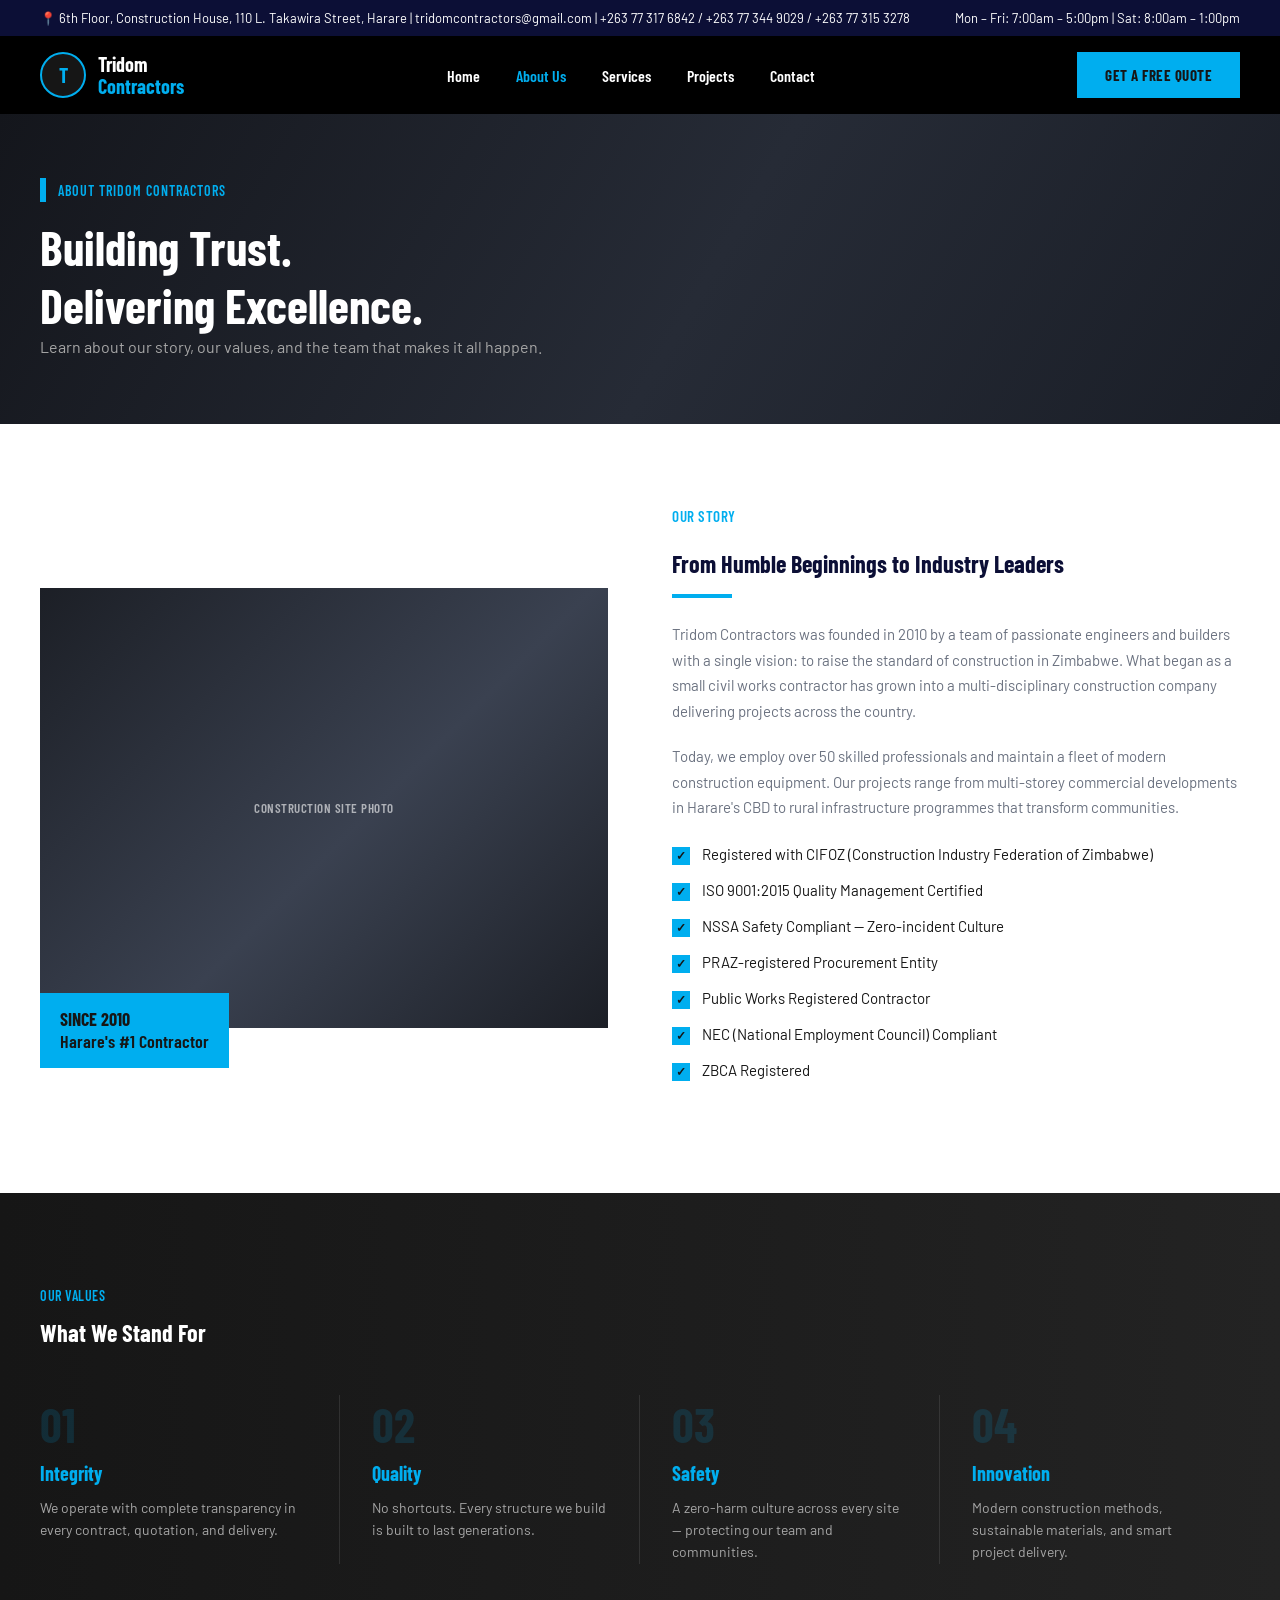
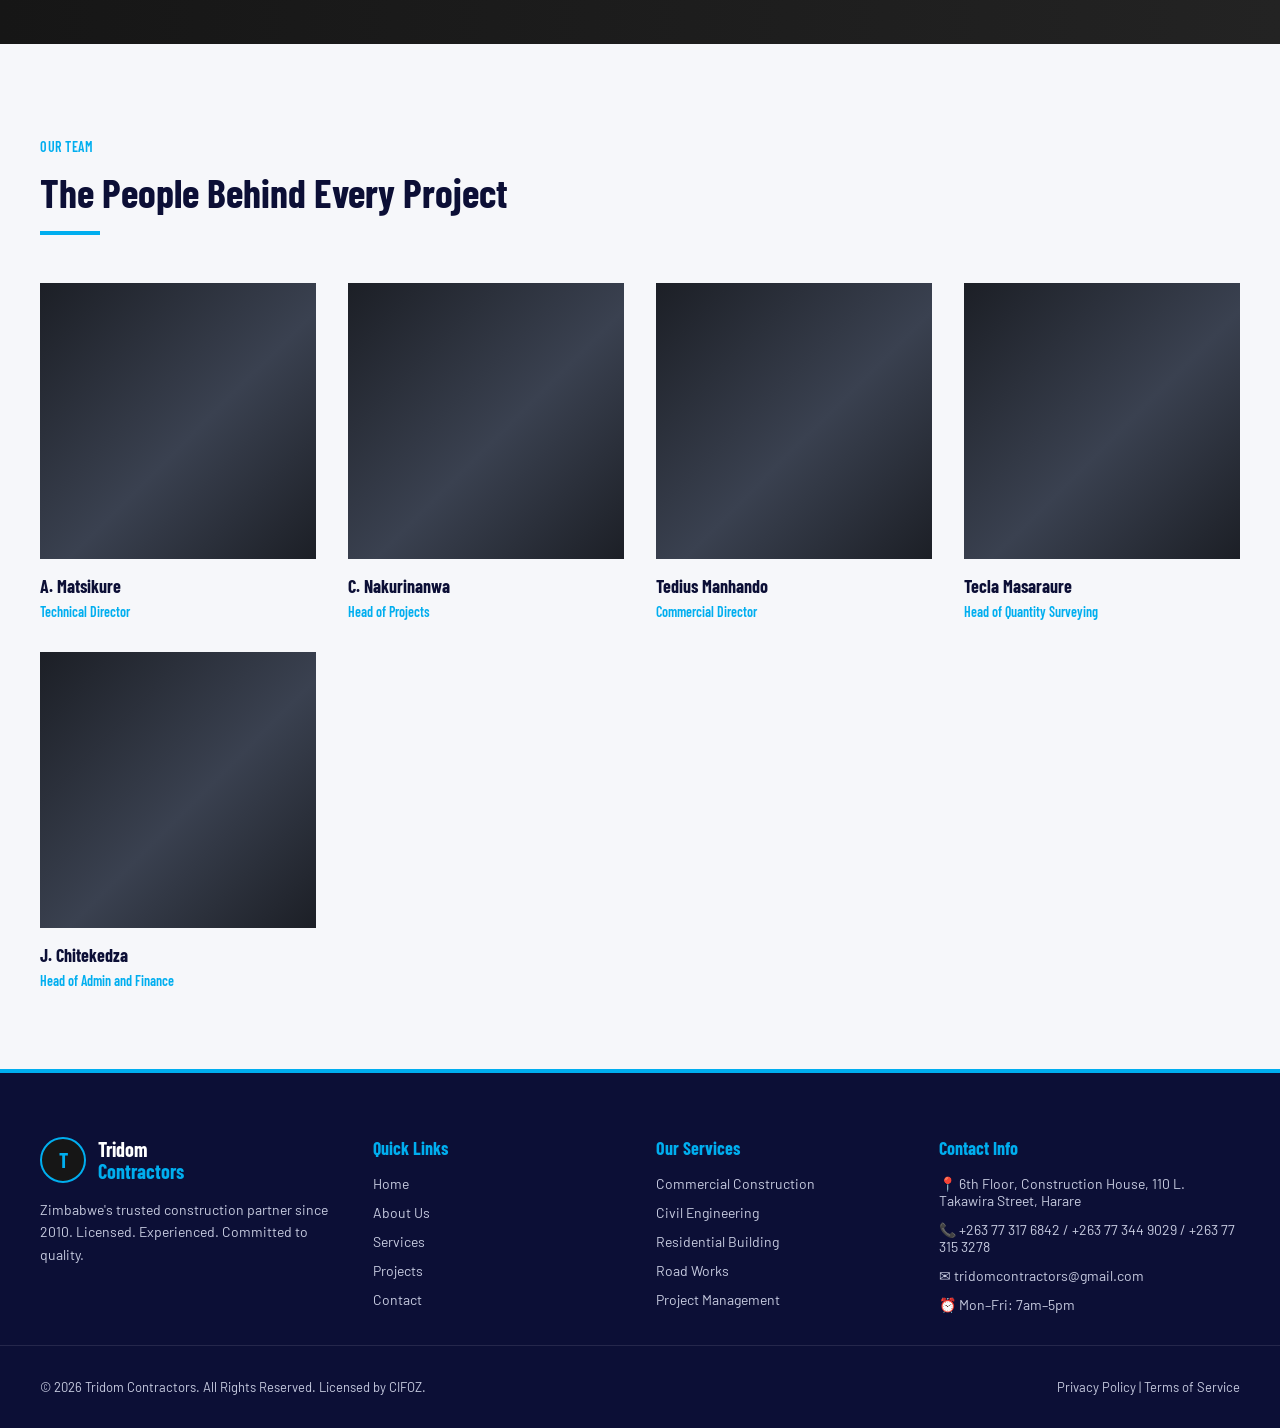
==== about.html @ b8be1715 "Initial upload" ====
<!DOCTYPE html>
<html lang="en">
<head>
<meta charset="UTF-8">
<meta name="viewport" content="width=device-width, initial-scale=1.0">
<title>About Us — Tridom Contractors | Construction &amp; Civil Engineering, Zimbabwe</title>
<meta name="description" content="Learn the story behind Tridom Contractors — Zimbabwe's most trusted construction partner since 2010. Discover our values, our licenses, and the team leading every project.">
<link rel="preconnect" href="https://fonts.googleapis.com">
<link rel="preconnect" href="https://fonts.gstatic.com" crossorigin>
<link href="https://fonts.googleapis.com/css2?family=Barlow+Condensed:wght@600;700&family=Barlow:wght@400;500;600&display=swap" rel="stylesheet">
<link rel="stylesheet" href="assets/css/styles.css">
</head>
<body>

<header class="site-header">
  <div class="top-bar">
    <span>📍 6th Floor, Construction House, 110 L. Takawira Street, Harare | <a href="mailto:tridomcontractors@gmail.com">tridomcontractors@gmail.com</a> | <a href="tel:+263773176842">+263 77 317 6842</a> / +263 77 344 9029 / +263 77 315 3278</span>
    <span>Mon – Fri: 7:00am – 5:00pm | Sat: 8:00am – 1:00pm</span>
  </div>
  <nav class="navbar">
    <a href="index.html" class="logo">
      <span class="logo-mark">T</span>
      <span class="logo-text">Tridom<span>Contractors</span></span>
    </a>
    <button class="nav-toggle" aria-label="Toggle menu"><span></span><span></span><span></span></button>
    <ul class="nav-links">
      <li><a href="index.html">Home</a></li>
      <li><a href="about.html" class="active">About Us</a></li>
      <li><a href="services.html">Services</a></li>
      <li><a href="projects.html">Projects</a></li>
      <li><a href="contact.html">Contact</a></li>
    </ul>
    <a href="contact.html" class="btn btn-primary" style="flex-shrink:0;">Get a Free Quote</a>
  </nav>
</header>

<main>

  <section class="page-hero">
    <div class="page-hero-inner">
      <div class="eyebrow-block">
        <span class="bar"></span>
        <span>About Tridom Contractors</span>
      </div>
      <h1>Building Trust.<br>Delivering Excellence.</h1>
      <p class="lead">Learn about our story, our values, and the team that makes it all happen.</p>
    </div>
  </section>

  <section id="story">
    <div class="section-inner about-grid">
      <div class="about-media">
        <div class="placeholder-media" style="min-height:440px;">Construction Site Photo</div>
        <div class="badge-years">SINCE 2010<br><span style="font-weight:600;">Harare's #1 Contractor</span></div>
      </div>
      <div class="about-copy">
        <p class="eyebrow">Our Story</p>
        <h2>From Humble Beginnings to Industry Leaders</h2>
        <hr class="eyebrow-line">
        <p style="margin-top:24px;">Tridom Contractors was founded in 2010 by a team of passionate engineers and builders with a single vision: to raise the standard of construction in Zimbabwe. What began as a small civil works contractor has grown into a multi-disciplinary construction company delivering projects across the country.</p>
        <p>Today, we employ over 50 skilled professionals and maintain a fleet of modern construction equipment. Our projects range from multi-storey commercial developments in Harare's CBD to rural infrastructure programmes that transform communities.</p>
        <ul class="check-list">
          <li><span class="check">✓</span><span>Registered with CIFOZ (Construction Industry Federation of Zimbabwe)</span></li>
          <li><span class="check">✓</span><span>ISO 9001:2015 Quality Management Certified</span></li>
          <li><span class="check">✓</span><span>NSSA Safety Compliant — Zero-incident Culture</span></li>
          <li><span class="check">✓</span><span>PRAZ-registered Procurement Entity</span></li>
          <li><span class="check">✓</span><span>Public Works Registered Contractor</span></li>
          <li><span class="check">✓</span><span>NEC (National Employment Council) Compliant</span></li>
          <li><span class="check">✓</span><span>ZBCA Registered</span></li>
        </ul>
      </div>
    </div>
  </section>

  <section class="section-dark">
    <div class="section-inner">
      <p class="eyebrow">Our Values</p>
      <h2>What We Stand For</h2>
      <div class="why-grid">
        <div class="why-item">
          <span class="num">01</span>
          <h3>Integrity</h3>
          <p>We operate with complete transparency in every contract, quotation, and delivery.</p>
        </div>
        <div class="why-item">
          <span class="num">02</span>
          <h3>Quality</h3>
          <p>No shortcuts. Every structure we build is built to last generations.</p>
        </div>
        <div class="why-item">
          <span class="num">03</span>
          <h3>Safety</h3>
          <p>A zero-harm culture across every site — protecting our team and communities.</p>
        </div>
        <div class="why-item">
          <span class="num">04</span>
          <h3>Innovation</h3>
          <p>Modern construction methods, sustainable materials, and smart project delivery.</p>
        </div>
      </div>
    </div>
  </section>

  <section class="section-offwhite" id="team">
    <div class="section-inner">
      <div class="section-head">
        <p class="eyebrow">Our Team</p>
        <h2>The People Behind Every Project</h2>
        <hr class="eyebrow-line">
      </div>
      <div class="team-grid">
        <div class="team-card">
          <div class="photo"></div>
          <h3>A. Matsikure</h3>
          <span class="role">Technical Director</span>
        </div>
        <div class="team-card">
          <div class="photo"></div>
          <h3>C. Nakurinanwa</h3>
          <span class="role">Head of Projects</span>
        </div>
        <div class="team-card">
          <div class="photo"></div>
          <h3>Tedius Manhando</h3>
          <span class="role">Commercial Director</span>
        </div>
        <div class="team-card">
          <div class="photo"></div>
          <h3>Tecla Masaraure</h3>
          <span class="role">Head of Quantity Surveying</span>
        </div>
        <div class="team-card">
          <div class="photo"></div>
          <h3>J. Chitekedza</h3>
          <span class="role">Head of Admin and Finance</span>
        </div>
      </div>
    </div>
  </section>

</main>

<footer class="site-footer">
  <div class="footer-grid">
    <div class="footer-col">
      <a href="index.html" class="logo" style="margin-bottom:16px;">
        <span class="logo-mark">T</span>
        <span class="logo-text">Tridom<span>Contractors</span></span>
      </a>
      <p>Zimbabwe's trusted construction partner since 2010. Licensed. Experienced. Committed to quality.</p>
    </div>
    <div class="footer-col">
      <h4>Quick Links</h4>
      <ul>
        <li><a href="index.html">Home</a></li>
        <li><a href="about.html">About Us</a></li>
        <li><a href="services.html">Services</a></li>
        <li><a href="projects.html">Projects</a></li>
        <li><a href="contact.html">Contact</a></li>
      </ul>
    </div>
    <div class="footer-col">
      <h4>Our Services</h4>
      <ul>
        <li>Commercial Construction</li>
        <li>Civil Engineering</li>
        <li>Residential Building</li>
        <li>Road Works</li>
        <li>Project Management</li>
      </ul>
    </div>
    <div class="footer-col">
      <h4>Contact Info</h4>
      <ul>
        <li>📍 6th Floor, Construction House, 110 L. Takawira Street, Harare</li>
        <li>📞 +263 77 317 6842 / +263 77 344 9029 / +263 77 315 3278</li>
        <li>✉ tridomcontractors@gmail.com</li>
        <li>⏰ Mon–Fri: 7am–5pm</li>
      </ul>
    </div>
  </div>
  <div class="footer-bottom">
    <p>© <span class="current-year">2026</span> Tridom Contractors. All Rights Reserved. Licensed by CIFOZ.</p>
    <p><a href="#">Privacy Policy</a> | <a href="#">Terms of Service</a></p>
  </div>
</footer>

<script src="assets/js/main.js"></script>

<style>
  /* Page-hero eyebrow block + lead text — not yet defined in shared styles.css
     (page-hero has only been used on this page so far). Mirrors the .hero
     eyebrow-block / lead pattern from the home page hero for visual consistency. */
  .page-hero .eyebrow-block {
    display: flex;
    align-items: center;
    gap: 12px;
    margin-bottom: 16px;
  }

  .page-hero .eyebrow-block .bar {
    width: 6px;
    height: 24px;
    background: var(--color-accent);
    flex-shrink: 0;
  }

  .page-hero .eyebrow-block span {
    font-family: var(--font-heading);
    font-weight: 600;
    font-size: 14px;
    letter-spacing: 1px;
    text-transform: uppercase;
    color: var(--color-accent);
  }

  .page-hero .lead {
    font-size: 16px;
    line-height: 1.6;
    max-width: 640px;
    color: var(--color-muted);
    margin: 0;
  }
</style>

</body>
</html>
---- assets/css/styles.css ----
/* ==========================================================================
   Tridom Contractors — shared styles
   Fonts: Barlow Condensed (headings/labels), Barlow (body)
   ========================================================================== */

:root {
  --color-accent: #00aeef;
  --color-accent-dim: rgba(0, 174, 239, 0.15);
  --color-ink: #161616;
  --color-heading: #0c0f36;
  --color-navy: #0c0f36;
  --color-dark: #1a1a2e;
  --color-body: #6b7280;
  --color-muted: #a6a6a6;
  --color-border: #e2e2e2;
  --color-white: #ffffff;
  --color-offwhite: #f6f7fa;

  --font-heading: 'Barlow Condensed', sans-serif;
  --font-body: 'Barlow', sans-serif;

  --max-width: 1280px;
  --radius-md: 4px;
}

* {
  box-sizing: border-box;
}

html {
  scroll-behavior: smooth;
}

body {
  margin: 0;
  font-family: var(--font-body);
  color: var(--color-body);
  background: var(--color-white);
  -webkit-font-smoothing: antialiased;
}

img {
  max-width: 100%;
  display: block;
}

a {
  color: inherit;
  text-decoration: none;
}

ul {
  margin: 0;
  padding: 0;
  list-style: none;
}

button {
  font-family: inherit;
  cursor: pointer;
}

h1, h2, h3, h4 {
  font-family: var(--font-heading);
  font-weight: 700;
  color: var(--color-heading);
  margin: 0;
  text-transform: none;
}

.wrap {
  max-width: var(--max-width);
  margin: 0 auto;
  padding: 0 40px;
}

.eyebrow {
  font-family: var(--font-heading);
  font-weight: 600;
  font-size: 14px;
  letter-spacing: 0.5px;
  text-transform: uppercase;
  color: var(--color-accent);
}

.eyebrow-line {
  width: 60px;
  height: 4px;
  background: var(--color-accent);
  border: none;
  margin: 16px 0 0;
}

/* ---- Buttons ---- */
.btn {
  display: inline-flex;
  align-items: center;
  justify-content: center;
  gap: 8px;
  padding: 14px 28px;
  font-family: var(--font-heading);
  font-weight: 700;
  font-size: 15px;
  letter-spacing: 0.5px;
  text-transform: uppercase;
  border: none;
  transition: background 0.2s ease, color 0.2s ease, border-color 0.2s ease, opacity 0.2s ease;
}

.btn-primary {
  background: var(--color-accent);
  color: var(--color-ink);
}

.btn-primary:hover {
  opacity: 0.88;
}

.btn-outline {
  border: 1.5px solid var(--color-white);
  color: var(--color-white);
  background: transparent;
}

.btn-outline:hover {
  background: var(--color-white);
  color: var(--color-ink);
}

.btn-outline-dark {
  border: 1.5px solid var(--color-ink);
  color: var(--color-ink);
  background: transparent;
}

.btn-outline-dark:hover {
  background: var(--color-ink);
  color: var(--color-white);
}

/* ==========================================================================
   Header
   ========================================================================== */
.top-bar {
  background: var(--color-navy);
  color: var(--color-white);
  font-size: 13px;
  padding: 10px 40px;
  display: flex;
  flex-wrap: wrap;
  gap: 8px 24px;
  align-items: center;
  justify-content: space-between;
}

.top-bar a {
  color: var(--color-white);
}

.site-header {
  position: sticky;
  top: 0;
  z-index: 100;
}

.navbar {
  background: #000000;
  display: flex;
  align-items: center;
  justify-content: space-between;
  padding: 16px 40px;
  gap: 24px;
}

.logo {
  display: flex;
  align-items: center;
  gap: 12px;
  flex-shrink: 0;
}

.logo .logo-mark {
  width: 46px;
  height: 46px;
  border-radius: 50%;
  border: 2px solid var(--color-accent);
  background: var(--color-ink);
  color: var(--color-accent);
  display: flex;
  align-items: center;
  justify-content: center;
  font-family: var(--font-heading);
  font-weight: 700;
  font-size: 20px;
}

.logo .logo-text {
  font-family: var(--font-heading);
  font-weight: 700;
  font-size: 20px;
  line-height: 1.1;
  color: var(--color-white);
}

.logo .logo-text span {
  display: block;
  color: var(--color-accent);
}

.nav-links {
  display: flex;
  gap: 36px;
  align-items: center;
}

.nav-links a {
  font-family: var(--font-heading);
  font-weight: 600;
  font-size: 16px;
  color: var(--color-white);
}

.nav-links a:hover,
.nav-links a.active {
  color: var(--color-accent);
}

.nav-toggle {
  display: none;
  background: none;
  border: none;
  width: 32px;
  height: 24px;
  position: relative;
  flex-shrink: 0;
}

.nav-toggle span {
  position: absolute;
  left: 0;
  right: 0;
  height: 2px;
  background: var(--color-white);
  transition: all 0.2s ease;
}

.nav-toggle span:nth-child(1) { top: 0; }
.nav-toggle span:nth-child(2) { top: 11px; }
.nav-toggle span:nth-child(3) { top: 22px; }

.nav-toggle.open span:nth-child(1) { transform: translateY(11px) rotate(45deg); }
.nav-toggle.open span:nth-child(2) { opacity: 0; }
.nav-toggle.open span:nth-child(3) { transform: translateY(-11px) rotate(-45deg); }

/* ==========================================================================
   Hero (home)
   ========================================================================== */
.hero {
  position: relative;
  min-height: 680px;
  display: flex;
  align-items: center;
  color: var(--color-white);
  background: linear-gradient(120deg, #14161c 0%, #262b36 55%, #1a1e27 100%);
  overflow: hidden;
}

.hero::before {
  content: "";
  position: absolute;
  inset: 0;
  background: linear-gradient(120deg, rgba(10,12,16,0.75), rgba(10,12,16,0.4));
}

.hero-inner {
  position: relative;
  max-width: var(--max-width);
  margin: 0 auto;
  padding: 80px 40px;
  width: 100%;
}

.hero .eyebrow-block {
  display: flex;
  align-items: center;
  gap: 12px;
  margin-bottom: 20px;
}

.hero .eyebrow-block .bar {
  width: 6px;
  height: 24px;
  background: var(--color-accent);
}

.hero .eyebrow-block span {
  font-family: var(--font-heading);
  font-weight: 600;
  font-size: 14px;
  letter-spacing: 1px;
  text-transform: uppercase;
}

.hero h1 {
  font-size: 68px;
  line-height: 1.05;
  color: var(--color-white);
  max-width: 780px;
  margin: 0 0 24px;
}

.hero p.lead {
  font-size: 18px;
  line-height: 1.6;
  max-width: 640px;
  margin: 0 0 32px;
}

.hero .btn-row {
  display: flex;
  gap: 16px;
  margin-bottom: 56px;
}

.hero-stats {
  display: flex;
  flex-wrap: wrap;
  gap: 40px;
}

.hero-stats .stat {
  padding-right: 40px;
  border-right: 1px solid rgba(255,255,255,0.15);
}

.hero-stats .stat:last-child {
  border-right: none;
}

.hero-stats .num {
  font-family: var(--font-heading);
  font-weight: 700;
  font-size: 40px;
  color: var(--color-accent);
  display: block;
  line-height: 1.1;
}

.hero-stats .label {
  font-size: 14px;
}

/* ---- Page hero (interior pages) ---- */
.page-hero {
  background: linear-gradient(120deg, #14161c 0%, #262b36 55%, #1a1e27 100%);
  color: var(--color-white);
  padding: 64px 40px;
}

.page-hero-inner {
  max-width: var(--max-width);
  margin: 0 auto;
}

.page-hero h1 {
  color: var(--color-white);
  font-size: 48px;
  margin: 12px 0 0;
}

.breadcrumb {
  font-size: 14px;
  color: var(--color-muted);
}

.breadcrumb a {
  color: var(--color-accent);
}

/* ---- Marquee strip ---- */
.marquee-strip {
  background: var(--color-accent);
  color: var(--color-ink);
  overflow: hidden;
  white-space: nowrap;
  padding: 14px 0;
}

.marquee-strip .track {
  display: inline-block;
  font-family: var(--font-heading);
  font-weight: 700;
  font-size: 14px;
  letter-spacing: 0.5px;
  animation: marquee 22s linear infinite;
}

.marquee-strip .track span {
  margin-right: 48px;
}

@keyframes marquee {
  from { transform: translateX(0); }
  to { transform: translateX(-50%); }
}

/* ==========================================================================
   Sections
   ========================================================================== */
section {
  padding: 80px 0;
}

.section-inner {
  max-width: var(--max-width);
  margin: 0 auto;
  padding: 0 40px;
}

.section-head h2 {
  font-size: 40px;
  margin: 10px 0 0;
  line-height: 1.15;
}

.section-head p.lead {
  font-size: 16px;
  line-height: 1.6;
  max-width: 640px;
  margin-top: 16px;
}

/* dark section variant */
.section-dark {
  background: linear-gradient(90deg, var(--color-ink), #232323);
  color: var(--color-white);
}

.section-dark h2 {
  color: var(--color-white);
}

.section-navy {
  background: var(--color-navy);
  color: var(--color-white);
}

.section-navy h2 {
  color: var(--color-white);
}

.section-offwhite {
  background: var(--color-offwhite);
}

/* ---- About section ---- */
.about-grid {
  display: grid;
  grid-template-columns: 1fr 1fr;
  gap: 64px;
  align-items: center;
}

.about-media {
  position: relative;
}

.badge-years {
  position: absolute;
  left: 0;
  bottom: -40px;
  background: var(--color-accent);
  color: var(--color-ink);
  padding: 16px 20px;
  font-family: var(--font-heading);
  font-weight: 700;
  font-size: 18px;
  line-height: 1.2;
  max-width: 200px;
}

.about-copy p {
  font-size: 15px;
  line-height: 1.7;
  margin: 0 0 20px;
}

.check-list {
  display: flex;
  flex-direction: column;
  gap: 16px;
  margin: 24px 0 32px;
}

.check-list li {
  display: flex;
  gap: 12px;
  align-items: flex-start;
  font-size: 15px;
  color: var(--color-ink);
}

.check-list .check {
  flex-shrink: 0;
  width: 18px;
  height: 18px;
  background: var(--color-accent);
  color: var(--color-ink);
  display: flex;
  align-items: center;
  justify-content: center;
  font-size: 12px;
  font-weight: 700;
  margin-top: 2px;
}

/* ---- Services grid ---- */
.services-grid {
  display: grid;
  grid-template-columns: repeat(3, 1fr);
  gap: 40px 64px;
  margin-top: 48px;
}

.service-card {
  position: relative;
  padding-left: 24px;
  border-left: 6px solid var(--color-accent);
}

.service-card .icon {
  font-size: 36px;
  display: block;
  margin-bottom: 16px;
}

.service-card h3 {
  font-size: 22px;
  margin-bottom: 12px;
}

.service-card p {
  font-size: 15px;
  line-height: 1.6;
  margin: 0;
}

/* ---- Why choose us ---- */
.why-grid {
  display: grid;
  grid-template-columns: repeat(4, 1fr);
  gap: 0;
  margin-top: 48px;
}

.why-item {
  padding: 0 32px;
  border-right: 1px solid rgba(255,255,255,0.1);
}

.why-item:last-child {
  border-right: none;
}

.why-item:first-child {
  padding-left: 0;
}

.why-item .num {
  font-family: var(--font-heading);
  font-weight: 700;
  font-size: 48px;
  color: var(--color-accent-dim);
  display: block;
}

.why-item h3 {
  color: var(--color-accent);
  font-size: 20px;
  margin: 8px 0 12px;
}

.why-item p {
  color: var(--color-muted);
  font-size: 14px;
  line-height: 1.6;
  margin: 0;
}

/* ---- Gated request-access block ---- */
.request-access {
  background: var(--color-dark);
  color: var(--color-white);
  text-align: center;
  padding: 96px 40px;
  position: relative;
  overflow: hidden;
}

.request-access h2 {
  color: var(--color-white);
  font-size: 48px;
  text-transform: uppercase;
  margin: 20px 0 20px;
}

.request-access p {
  max-width: 640px;
  margin: 0 auto 32px;
  color: #d1d6e0;
  font-size: 17px;
  line-height: 1.6;
}

.request-access .eyebrow-line {
  margin: 0 auto;
}

/* ---- Portfolio header (projects section on home / projects page) ---- */
.portfolio-header {
  display: flex;
  justify-content: space-between;
  align-items: flex-end;
  gap: 24px;
  flex-wrap: wrap;
}

.portfolio-header .subtitle {
  font-size: 15px;
  color: var(--color-body);
  margin-top: 10px;
}

.btn-lock {
  display: inline-flex;
  align-items: center;
  gap: 8px;
  background: var(--color-ink);
  color: var(--color-white);
  padding: 12px 20px;
  font-family: var(--font-heading);
  font-weight: 700;
  font-size: 14px;
  text-transform: uppercase;
  white-space: nowrap;
}

/* ---- Stats strip ---- */
.stats-strip {
  background: var(--color-ink);
  color: var(--color-white);
  padding: 48px 0;
}

.stats-row {
  display: flex;
  flex-wrap: wrap;
  gap: 40px;
}

.stats-row .stat {
  padding-right: 40px;
  border-right: 1px solid rgba(255,255,255,0.15);
}

.stats-row .stat:last-child {
  border-right: none;
}

.stats-row .num {
  font-family: var(--font-heading);
  font-weight: 700;
  font-size: 40px;
  color: var(--color-accent);
  display: block;
}

.stats-row .label {
  font-size: 14px;
  color: var(--color-muted);
}

/* ---- Testimonials ---- */
.testimonials-grid {
  display: grid;
  grid-template-columns: repeat(3, 1fr);
  gap: 32px;
  margin-top: 48px;
}

.testimonial-card {
  background: var(--color-white);
  padding: 24px;
  position: relative;
  box-shadow: 0 2px 16px rgba(0,0,0,0.06);
}

.testimonial-card::before {
  content: "";
  position: absolute;
  top: 0;
  left: 0;
  right: 0;
  height: 4px;
  background: var(--color-accent);
}

.testimonial-card p.quote {
  font-size: 15px;
  line-height: 1.6;
  color: var(--color-ink);
  margin: 0 0 20px;
}

.testimonial-card .person {
  display: flex;
  align-items: center;
  gap: 14px;
  padding-top: 16px;
  border-top: 1px solid var(--color-border);
}

.testimonial-card .avatar {
  width: 44px;
  height: 44px;
  border-radius: 50%;
  background: var(--color-accent-dim);
  color: var(--color-accent);
  display: flex;
  align-items: center;
  justify-content: center;
  font-family: var(--font-heading);
  font-weight: 700;
  flex-shrink: 0;
}

.testimonial-card .person strong {
  display: block;
  font-size: 15px;
  color: var(--color-ink);
}

.testimonial-card .person span {
  font-size: 13px;
  color: var(--color-muted);
}

/* ---- CTA banner ---- */
.cta-banner {
  background: var(--color-accent);
  color: var(--color-ink);
}

.cta-banner .inner {
  display: flex;
  justify-content: space-between;
  align-items: center;
  gap: 24px;
  flex-wrap: wrap;
}

.cta-banner h2 {
  color: var(--color-ink);
  font-size: 32px;
  margin: 0 0 8px;
}

.cta-banner p {
  margin: 0;
  font-size: 15px;
}

/* ==========================================================================
   Footer
   ========================================================================== */
.site-footer {
  background: var(--color-navy);
  color: var(--color-white);
  border-top: 4px solid var(--color-accent);
}

.footer-grid {
  max-width: var(--max-width);
  margin: 0 auto;
  padding: 64px 40px 32px;
  display: grid;
  grid-template-columns: 1.2fr 1fr 1fr 1.2fr;
  gap: 32px;
}

.footer-col h4 {
  color: var(--color-accent);
  font-size: 18px;
  margin-bottom: 16px;
}

.footer-col p {
  font-size: 14px;
  line-height: 1.6;
  color: #c7cbe0;
}

.footer-col ul {
  display: flex;
  flex-direction: column;
  gap: 12px;
}

.footer-col a,
.footer-col li {
  font-size: 14px;
  color: #c7cbe0;
}

.footer-col a:hover {
  color: var(--color-accent);
}

.footer-bottom {
  border-top: 1px solid rgba(255,255,255,0.1);
  padding: 20px 40px;
  max-width: var(--max-width);
  margin: 0 auto;
  display: flex;
  justify-content: space-between;
  flex-wrap: wrap;
  gap: 12px;
  font-size: 13px;
  color: #c7cbe0;
}

.footer-bottom a {
  color: #c7cbe0;
}

/* ==========================================================================
   Generic inner-page components
   ========================================================================== */
.placeholder-media {
  min-height: 320px;
  background: linear-gradient(135deg, #1c1f26, #3a4150 55%, #1c1f26);
  display: flex;
  align-items: center;
  justify-content: center;
  color: rgba(255,255,255,0.6);
  font-family: var(--font-heading);
  font-weight: 600;
  font-size: 13px;
  letter-spacing: 0.5px;
  text-transform: uppercase;
}

.values-grid {
  display: grid;
  grid-template-columns: repeat(4, 1fr);
  gap: 32px;
  margin-top: 48px;
}

.value-card {
  text-align: center;
  padding: 32px 20px;
  background: var(--color-offwhite);
}

.value-card .icon {
  font-size: 36px;
  display: block;
  margin-bottom: 16px;
}

.value-card h3 {
  font-size: 18px;
  margin-bottom: 8px;
}

.value-card p {
  font-size: 14px;
  line-height: 1.5;
  margin: 0;
  color: var(--color-body);
}

.team-grid {
  display: grid;
  grid-template-columns: repeat(4, 1fr);
  gap: 32px;
  margin-top: 48px;
}

.team-card .photo {
  aspect-ratio: 1;
  background: linear-gradient(135deg, #1c1f26, #3a4150 55%, #1c1f26);
  margin-bottom: 16px;
}

.team-card h3 {
  font-size: 18px;
  margin-bottom: 4px;
}

.team-card .role {
  color: var(--color-accent);
  font-family: var(--font-heading);
  font-weight: 600;
  font-size: 14px;
}

.process-steps {
  display: grid;
  grid-template-columns: repeat(4, 1fr);
  gap: 32px;
  margin-top: 48px;
}

.process-step .num {
  font-family: var(--font-heading);
  font-weight: 700;
  font-size: 40px;
  color: var(--color-accent-dim);
  display: block;
}

.process-step h3 {
  font-size: 20px;
  margin: 8px 0 12px;
}

.process-step p {
  font-size: 14px;
  line-height: 1.6;
  margin: 0;
}

/* Services list page */
.service-detail {
  display: grid;
  grid-template-columns: 1fr 1fr;
  gap: 64px;
  align-items: center;
  padding: 56px 0;
  border-bottom: 1px solid var(--color-border);
}

.service-detail:last-child {
  border-bottom: none;
}

.service-detail.reverse .service-media {
  order: 2;
}

.service-detail h3 {
  font-size: 30px;
  margin: 12px 0 16px;
}

.service-detail p {
  font-size: 15px;
  line-height: 1.7;
  margin: 0 0 16px;
}

/* Project filter / grid */
.filter-row {
  display: flex;
  gap: 12px;
  flex-wrap: wrap;
  margin-top: 32px;
}

.filter-pill {
  border: 1.5px solid var(--color-border);
  padding: 8px 20px;
  font-family: var(--font-heading);
  font-weight: 600;
  font-size: 14px;
  color: var(--color-ink);
  background: var(--color-white);
}

.filter-pill.active {
  background: var(--color-accent);
  border-color: var(--color-accent);
  color: var(--color-ink);
}

/* Contact page */
.contact-grid {
  display: grid;
  grid-template-columns: 1fr 1fr;
  gap: 64px;
  align-items: flex-start;
}

.contact-info-item {
  display: flex;
  gap: 16px;
  margin-bottom: 28px;
}

.contact-info-item .icon {
  width: 44px;
  height: 44px;
  background: var(--color-accent-dim);
  color: var(--color-accent);
  display: flex;
  align-items: center;
  justify-content: center;
  font-size: 18px;
  flex-shrink: 0;
}

.contact-info-item h4 {
  font-size: 16px;
  margin-bottom: 4px;
}

.contact-info-item p,
.contact-info-item a {
  font-size: 15px;
  color: var(--color-body);
  margin: 0;
}

.contact-form {
  background: var(--color-offwhite);
  padding: 40px;
  display: flex;
  flex-direction: column;
  gap: 20px;
}

.form-row {
  display: grid;
  grid-template-columns: 1fr 1fr;
  gap: 20px;
}

.form-field {
  display: flex;
  flex-direction: column;
  gap: 8px;
}

.form-field label {
  font-family: var(--font-heading);
  font-weight: 600;
  font-size: 13px;
  letter-spacing: 0.3px;
  text-transform: uppercase;
  color: var(--color-ink);
}

.form-field input,
.form-field textarea,
.form-field select {
  border: 1px solid var(--color-border);
  padding: 12px 14px;
  font-family: var(--font-body);
  font-size: 15px;
  color: var(--color-ink);
  background: var(--color-white);
}

.form-field input:focus,
.form-field textarea:focus,
.form-field select:focus {
  outline: 2px solid var(--color-accent);
  outline-offset: 1px;
}

.form-success {
  display: none;
  background: var(--color-accent-dim);
  border: 1px solid var(--color-accent);
  padding: 16px;
  color: var(--color-ink);
  font-size: 14px;
}

.form-success.visible {
  display: block;
}

.map-section {
  background: var(--color-offwhite);
}

/* ==========================================================================
   Responsive
   ========================================================================== */
@media (max-width: 1024px) {
  .hero h1 {
    font-size: 52px;
  }

  .about-grid,
  .contact-grid {
    grid-template-columns: 1fr;
    gap: 40px;
  }

  .services-grid,
  .why-grid,
  .values-grid,
  .team-grid,
  .process-steps {
    grid-template-columns: repeat(2, 1fr);
    gap: 32px;
  }

  .why-item {
    border-right: none;
    padding: 0;
    border-bottom: 1px solid rgba(255,255,255,0.1);
    padding-bottom: 24px;
  }

  .testimonials-grid {
    grid-template-columns: 1fr;
  }

  .footer-grid {
    grid-template-columns: 1fr 1fr;
  }

  .service-detail {
    grid-template-columns: 1fr;
    gap: 32px;
  }

  .service-detail.reverse .service-media {
    order: 0;
  }
}

@media (max-width: 768px) {
  .top-bar {
    font-size: 11px;
    padding: 8px 20px;
    justify-content: center;
    text-align: center;
  }

  .navbar {
    padding: 12px 20px;
    flex-wrap: wrap;
    row-gap: 12px;
  }

  .navbar > a.btn {
    flex: 1 1 100%;
    text-align: center;
    order: 3;
  }

  .nav-links {
    position: fixed;
    top: 0;
    right: 0;
    bottom: 0;
    width: 280px;
    background: #000;
    flex-direction: column;
    align-items: flex-start;
    padding: 100px 32px 32px;
    gap: 28px;
    transform: translateX(100%);
    transition: transform 0.25s ease;
    z-index: 90;
  }

  .nav-links.open {
    transform: translateX(0);
  }

  .nav-toggle {
    display: block;
  }

  .hero-inner,
  .section-inner {
    padding-left: 20px;
    padding-right: 20px;
  }

  .hero {
    min-height: auto;
  }

  .hero-inner {
    padding: 56px 20px;
  }

  .hero h1 {
    font-size: 36px;
  }

  .page-hero h1 {
    font-size: 32px;
  }

  section {
    padding: 56px 0;
  }

  .section-head h2 {
    font-size: 28px;
  }

  .services-grid,
  .why-grid,
  .values-grid,
  .team-grid,
  .process-steps,
  .form-row {
    grid-template-columns: 1fr;
  }

  .footer-grid {
    grid-template-columns: 1fr;
    padding: 48px 20px 24px;
  }

  .cta-banner .inner {
    flex-direction: column;
    align-items: flex-start;
    text-align: left;
  }

  .request-access h2 {
    font-size: 32px;
  }

  .contact-form {
    padding: 24px;
  }
}
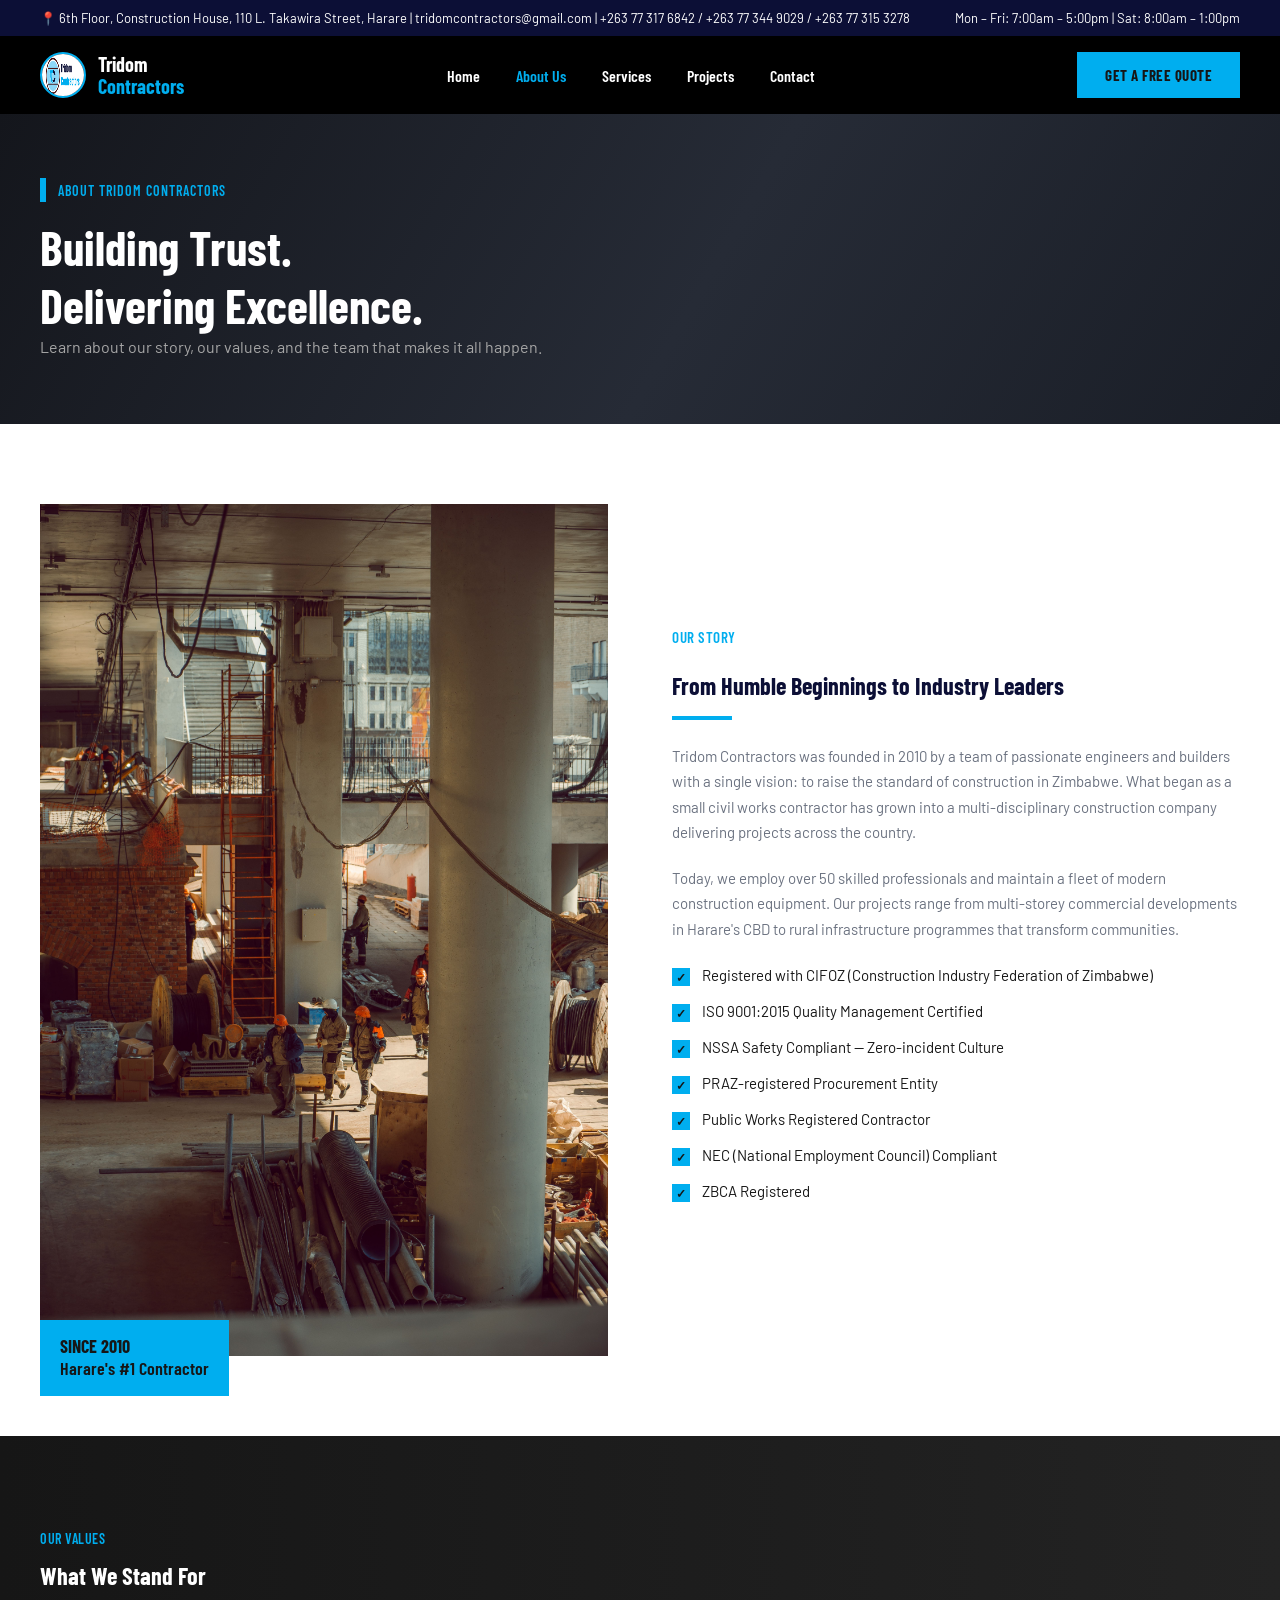
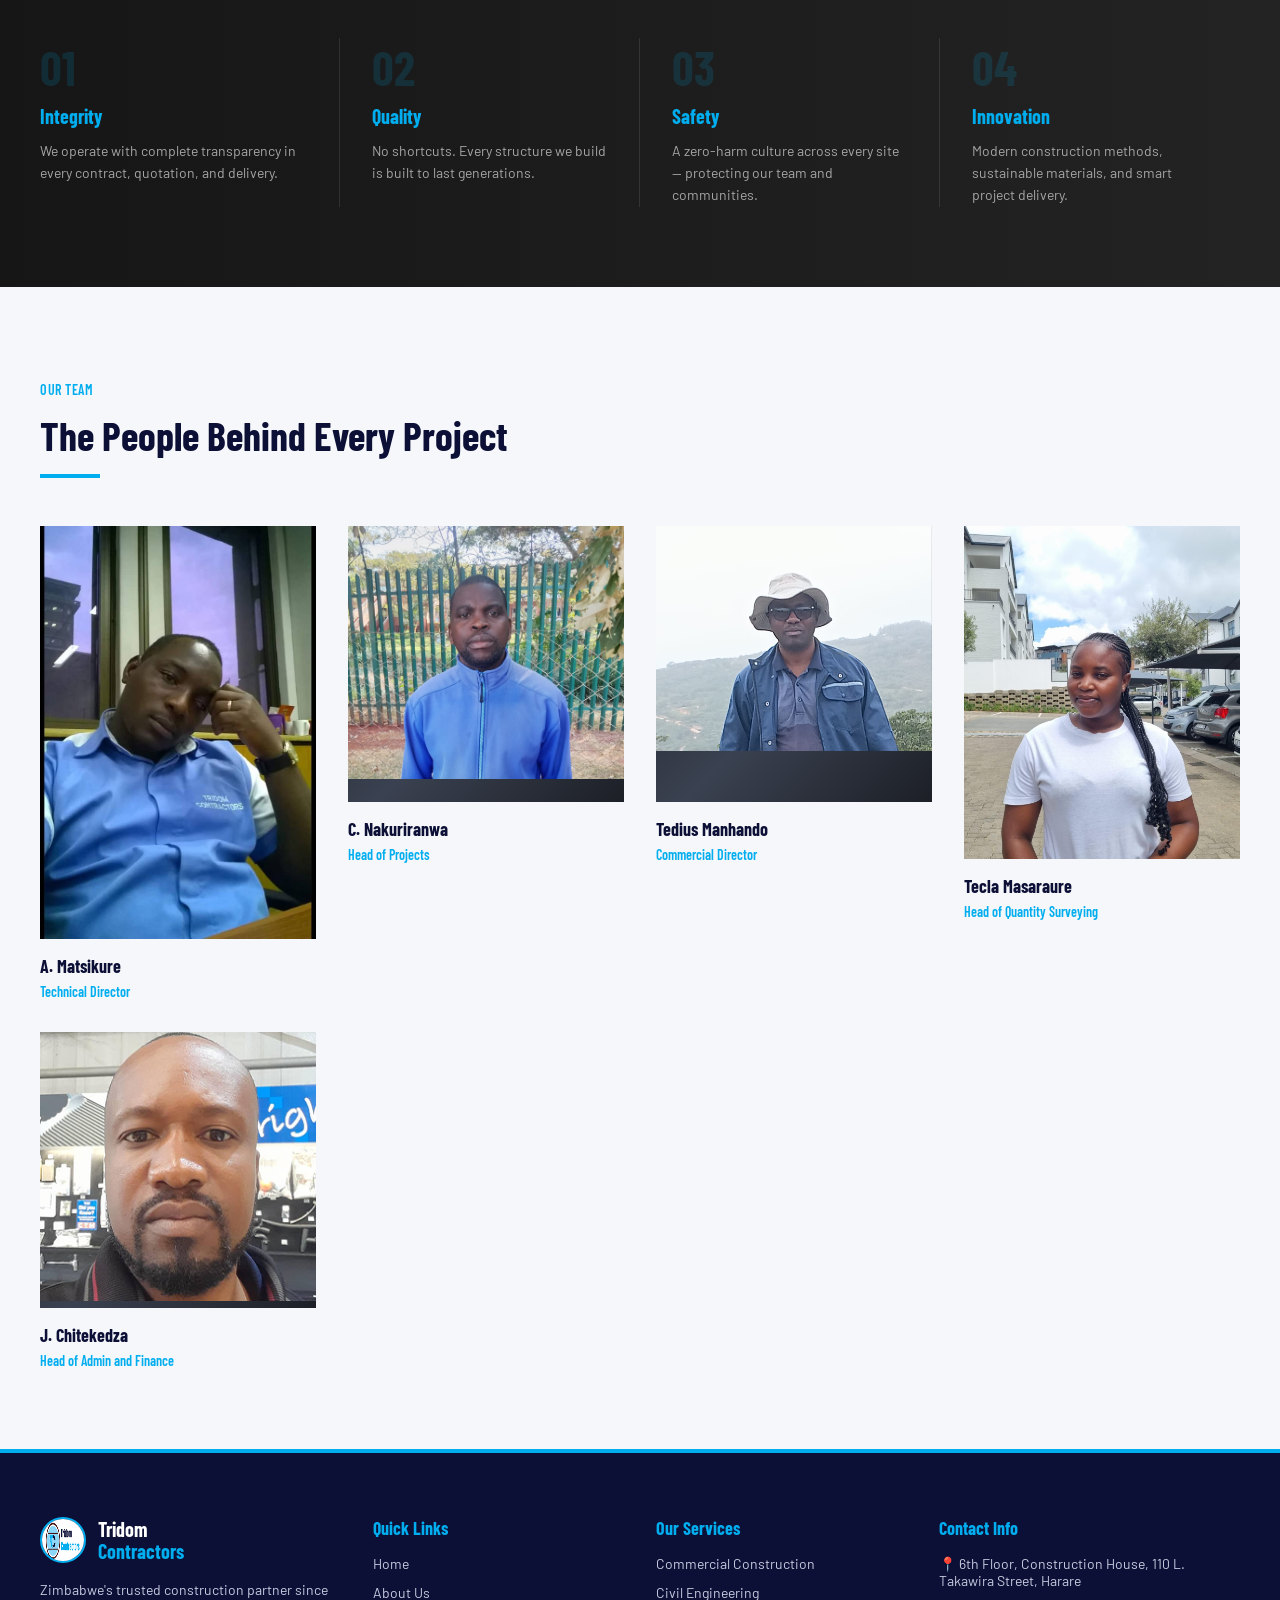
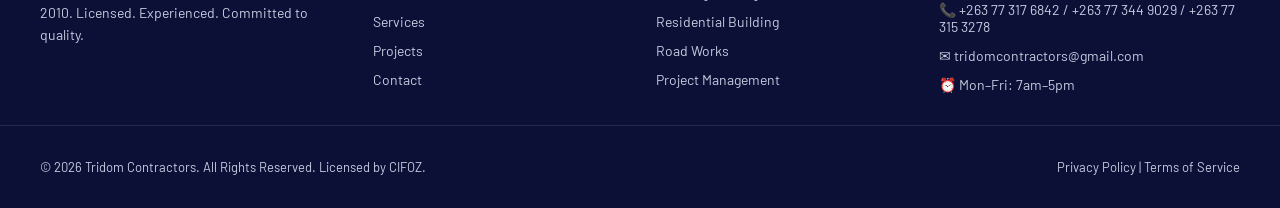
==== commit efdcd37d: "Updated files" ====
--- a/about.html
+++ b/about.html
@@ -19,7 +19,7 @@
   </div>
   <nav class="navbar">
     <a href="index.html" class="logo">
-      <span class="logo-mark">T</span>
+      <img class="logo-mark" src="assets/img/logo.jpg.jpg" alt="Tridom Contractors logo">
       <span class="logo-text">Tridom<span>Contractors</span></span>
     </a>
     <button class="nav-toggle" aria-label="Toggle menu"><span></span><span></span><span></span></button>
@@ -50,7 +50,7 @@
   <section id="story">
     <div class="section-inner about-grid">
       <div class="about-media">
-        <div class="placeholder-media" style="min-height:440px;">Construction Site Photo</div>
+        <div class="media-photo" style="min-height:440px;"><img src="assets/img/story.jpg.jpg" alt="Tridom Contractors construction site"></div>
         <div class="badge-years">SINCE 2010<br><span style="font-weight:600;">Harare's #1 Contractor</span></div>
       </div>
       <div class="about-copy">
@@ -110,27 +110,27 @@
       </div>
       <div class="team-grid">
         <div class="team-card">
-          <div class="photo"></div>
+          <div class="photo"><img src="assets/img/team-matsikure.jpg.jpg" alt="A. Matsikure"></div>
           <h3>A. Matsikure</h3>
           <span class="role">Technical Director</span>
         </div>
         <div class="team-card">
-          <div class="photo"></div>
-          <h3>C. Nakurinanwa</h3>
+          <div class="photo"><img src="assets/img/team-nakuriranwa.jpg.jpg" alt="C. Nakuriranwa"></div>
+          <h3>C. Nakuriranwa</h3>
           <span class="role">Head of Projects</span>
         </div>
         <div class="team-card">
-          <div class="photo"></div>
+          <div class="photo"><img src="assets/img/team-manhando.jpg.jpg" alt="Tedius Manhando"></div>
           <h3>Tedius Manhando</h3>
           <span class="role">Commercial Director</span>
         </div>
         <div class="team-card">
-          <div class="photo"></div>
+          <div class="photo"><img src="assets/img/team-masaraure.jpg.jpg" alt="Tecla Masaraure"></div>
           <h3>Tecla Masaraure</h3>
           <span class="role">Head of Quantity Surveying</span>
         </div>
         <div class="team-card">
-          <div class="photo"></div>
+          <div class="photo"><img src="assets/img/team-chitekedza.jpg.png" alt="J. Chitekedza"></div>
           <h3>J. Chitekedza</h3>
           <span class="role">Head of Admin and Finance</span>
         </div>
@@ -144,7 +144,7 @@
   <div class="footer-grid">
     <div class="footer-col">
       <a href="index.html" class="logo" style="margin-bottom:16px;">
-        <span class="logo-mark">T</span>
+        <img class="logo-mark" src="assets/img/logo.jpg.jpg" alt="Tridom Contractors logo">
         <span class="logo-text">Tridom<span>Contractors</span></span>
       </a>
       <p>Zimbabwe's trusted construction partner since 2010. Licensed. Experienced. Committed to quality.</p>
